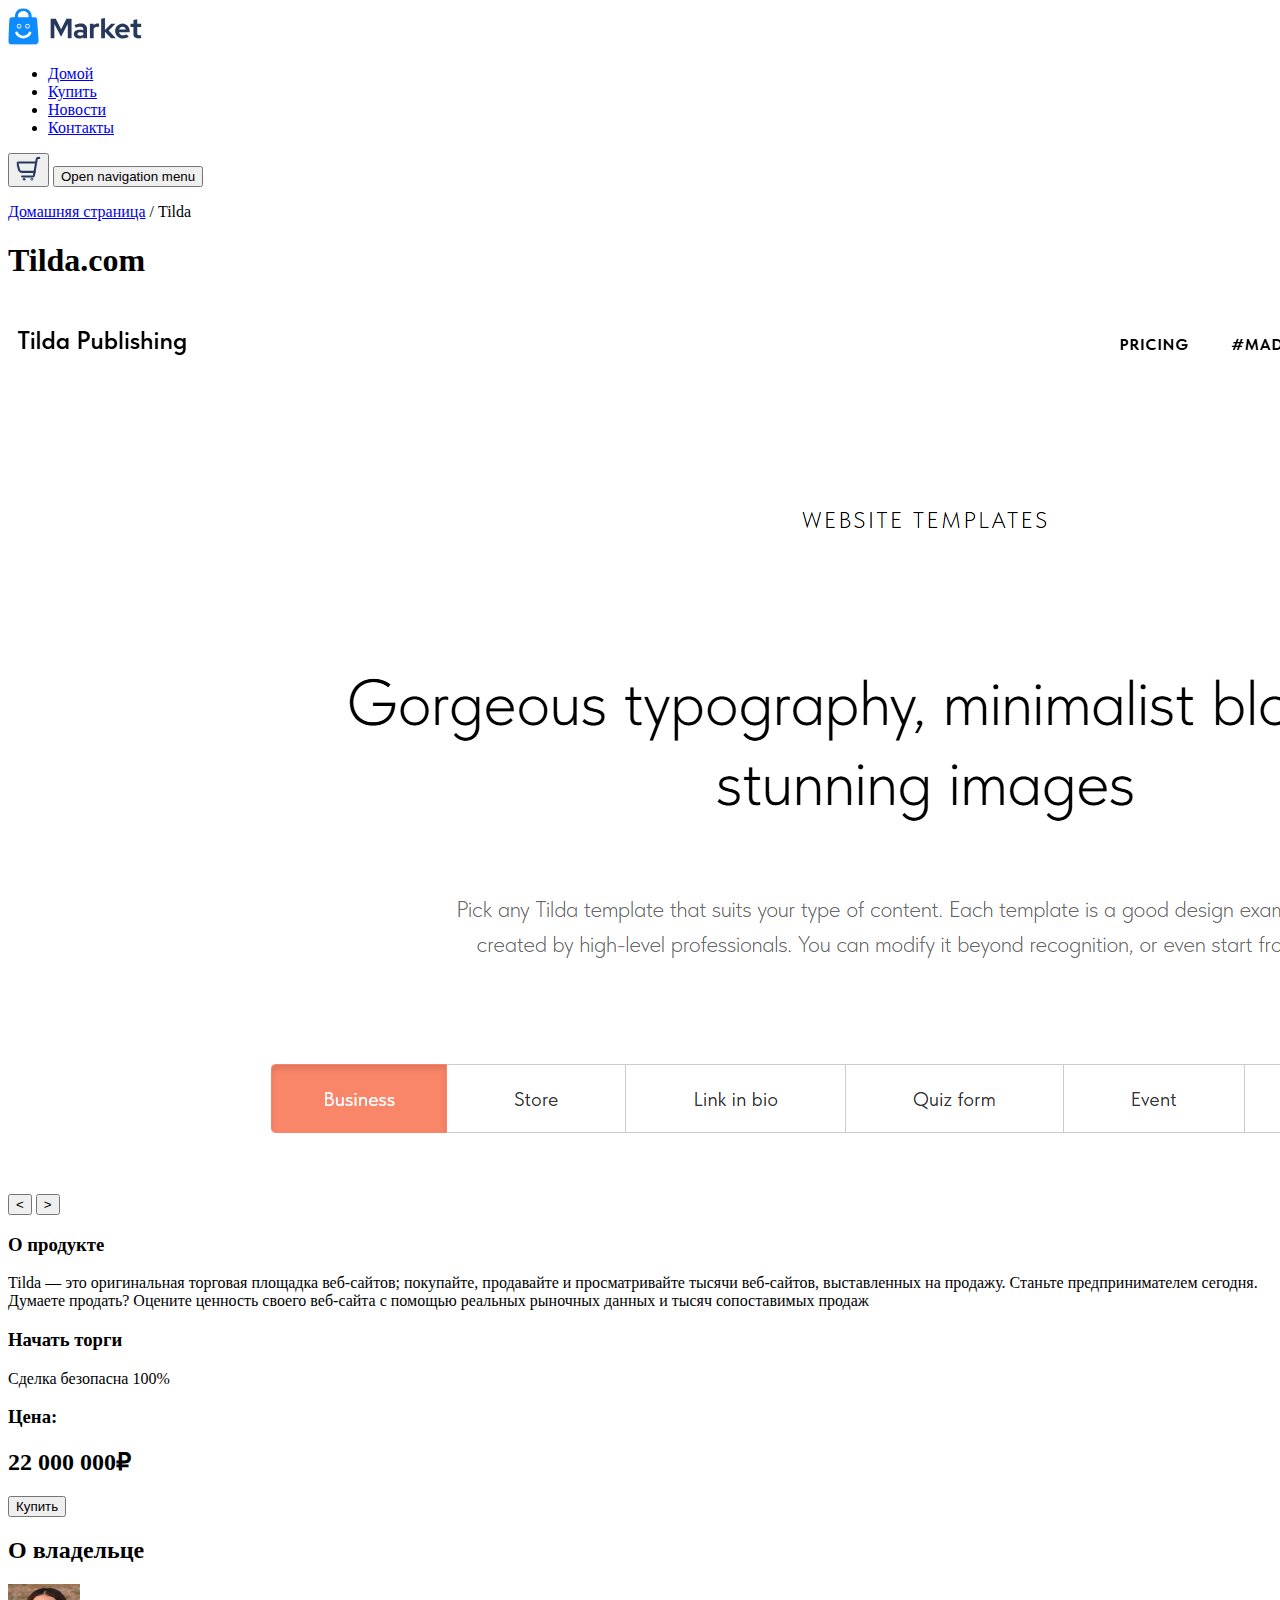
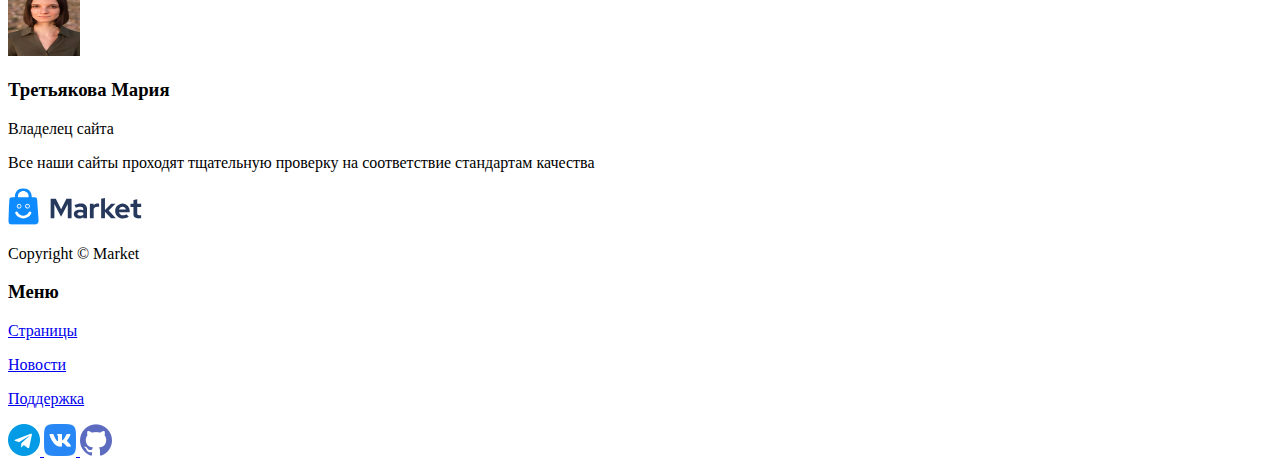
==== pages/index8.html @ af0dfd63 "Add files via upload" ====
<!DOCTYPE html>
<html lang="en">
<head>
  <meta name="viewport" content="width=device-width, initial-scale=1.0">
  <meta charset="UTF-8">
  <link rel="stylesheet" href="./styles/styles.css">
  <title>Title</title>
</head>
<body>
<header class="header">
  <div class="header__inner container">
    <a href="../index.html" class="header__logo logo">
      <img src="../images/logo.svg" alt="market" class="logo__image" width="134px" height="37px" loading="lazy">
    </a>
    <nav class="header__menu hidden-mobile">
      <ul class="header__menu-list">
        <li class="header__menu-item">
          <a href="../index.html" class="header__menu-link">Домой</a>
        </li>
        <li class="header__menu-item">
          <a href="/" class="header__menu-link">Купить</a>
        </li>
        <li class="header__menu-item">
          <a href="/" class="header__menu-link">Новости</a>
        </li>
        <li class="header__menu-item">
          <a href="/" class="header__menu-link">Контакты</a>
        </li>
      </ul>
    </nav>
    <button class="header__button basket" type="button">
      <img src="../images/basket.svg" alt="basket" class="button__image" width="25px" height="25px">
    </button>
    <button class="header___burger-button burger-button visible-mobile" type="button" onclick="mobileOverlay.showModal()">
      <span class="visually-hidden">Open navigation menu</span>
    </button>
  </div>
</header>
<main class="content">
  <section class="section-flex container">
    <section class="about">
      <p class="about__text"> <a href="../index.html" class="about__link">Домашняя страница</a> / Tilda</p>
      <h1 class="about__title">Tilda.com</h1>
      <div class="slider-container">
        <div class="slider">
          <img src="../images/tilda/tilda-1.png" alt="">
          <img src="../images/tilda/tilda-2.png" alt="">
          <img src="../images/tilda/tilda-3.png" alt="">
        </div>
        <button class="prev-button" aria-label="Посмотреть предыдущий слайд">&lt;</button>
        <button class="next-button" aria-label="Посмотреть следующий слайд">&gt</button>
      </div>
      <h3 class="about__title">О продукте</h3>
      <div class="about__description">
        <p>Tilda — это оригинальная торговая площадка веб-сайтов; покупайте, продавайте и просматривайте тысячи веб-сайтов, выставленных на продажу. Станьте предпринимателем сегодня.
          Думаете продать? Оцените ценность своего веб-сайта с помощью реальных рыночных данных и тысяч сопоставимых продаж </p>
      </div>
    </section>
    <section class="buy">
      <h3 class="buy__title">Начать торги</h3>
      <div class="buy__description">
        <p>Сделка безопасна 100%</p>
      </div>
      <div class="buy__flex-container">
        <h3 class="buy__title">Цена: </h3>
        <h2 class="buy__title">22 000 000₽</h2>
      </div>
      <button class="buy__button button">Купить</button>
      <h2 class="buy__title">О владельце</h2>
      <img src="../images/tilda/avatar.jpg" alt="" class="buy__image" width="72px" height="72px" loading="lazy">
      <span><h3 class="buy__title flexfix">Третьякова Мария</h3>Владелец сайта</span>
      <div class="buy__description">
        <p>Все наши сайты проходят тщательную проверку на соответствие стандартам качества</p>
      </div>
    </section>
  </section>
  <footer class="footer">
    <div class="footer__inner container">
      <div class="footer__right">
        <a href="/" class="footer__logo logo">
          <img src="../images/logo.svg" alt="market" class="logo__image" width="134px" height="37px" loading="lazy">
        </a>
        <div class="footer__description">
          <p>Copyright © Market</p>
        </div>
      </div>
      <div class="footer__left">
        <h3 class="footer__title">Меню</h3>
        <div class="footer__description-flex-container">
          <a href="/" class="footer__link">
            <p>Страницы</p>
          </a>
          <a href="/" class="footer__link">
            <p>Новости</p>
          </a>
          <a href="/" class="footer__link">
            <p>Поддержка</p>
          </a>
        </div>
      </div>
      <div class="footer__icons">
        <a href="/" class="footer__links">
          <img src="../images/telegram.png" alt="" class="footer__image" width="32px" height="32px">
        </a>
        <a href="/" class="footer__links">
          <img src="../images/vk.png" alt="" class="footer__image" width="32px" height="32px">
        </a>
        <a href="/" class="footer__links">
          <img src="../images/github.png" alt="" class="footer__image" width="32px" height="32px">
        </a>
      </div>
    </div>
  </footer>
  <dialog class="mobile-overlay visible-mobile" id="mobileOverlay">
    <form class="mobile-overlay__close-button-wrapper" method="dialog">
      <button class="mobile-overlay__close-button cross-button" type="submit">
        <span class="visually_hidden"></span>
      </button>
    </form>
    <div class="mobile-overlay__body">
      <ul class="mobile-overlay__list">
        <li class="mobile-overlay__item">
          <a href="" class="mobile-overlay__link">Купить</a>
        </li>
        <li class="mobile-overlay__item">
          <a href="" class="mobile-overlay__link">Новости</a>
        </li>
        <li class="mobile-overlay__item">
          <a href="" class="mobile-overlay__link">Контакты</a>
        </li>
      </ul>
    </div>
  </dialog>
  <script src="../scripts/slider.js"></script>
</main>
</body>
</html>
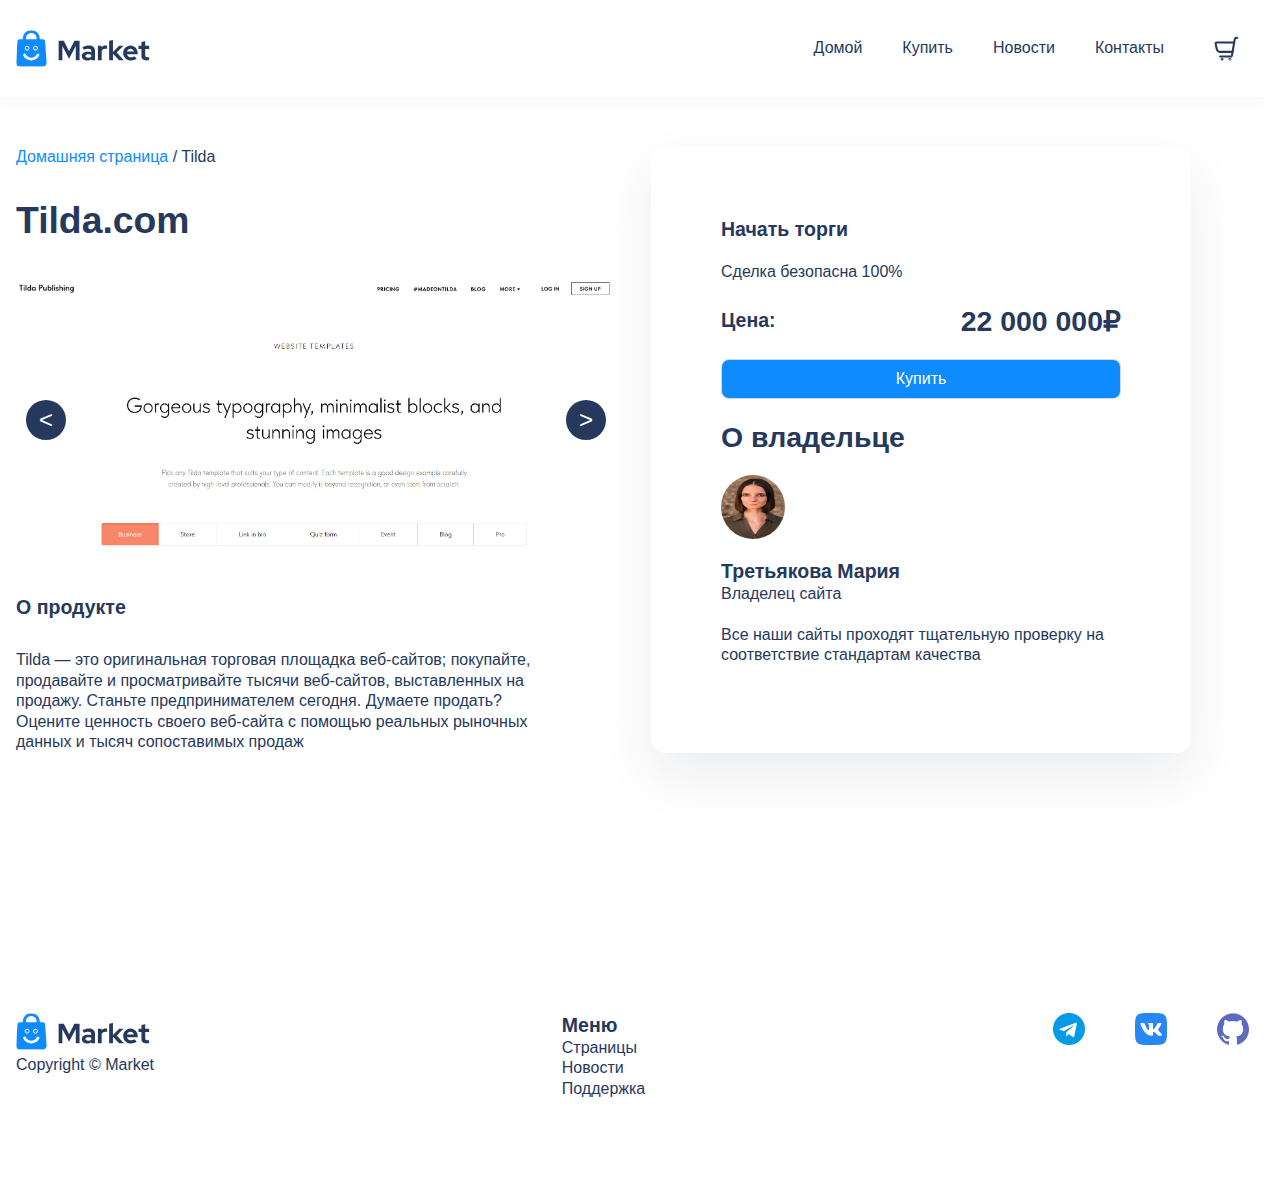
==== commit c66883f1: "Update index8.html" ====
--- a/pages/index8.html
+++ b/pages/index8.html
@@ -3,7 +3,7 @@
 <head>
   <meta name="viewport" content="width=device-width, initial-scale=1.0">
   <meta charset="UTF-8">
-  <link rel="stylesheet" href="./styles/styles.css">
+  <link rel="stylesheet" href="../styles/styles.css">
   <title>Title</title>
 </head>
 <body>
@@ -134,4 +134,4 @@
   <script src="../scripts/slider.js"></script>
 </main>
 </body>
-</html>+</html>
--- a/styles/styles.css
+++ b/styles/styles.css
@@ -0,0 +1,841 @@
+@charset "UTF-8";
+/**
+  Нормализация блочной модели
+ */
+*,
+::before,
+::after {
+  box-sizing: border-box;
+}
+
+/**
+  Убираем внутренние отступы слева тегам списков,
+  у которых есть атрибут class
+ */
+:where(ul, ol):where([class]) {
+  padding-left: 0;
+}
+
+/**
+  Убираем внешние отступы body и двум другим тегам,
+  у которых есть атрибут class
+ */
+body,
+:where(blockquote, figure):where([class]) {
+  margin: 0;
+}
+
+/**
+  Убираем внешние отступы вертикали нужным тегам,
+  у которых есть атрибут class
+ */
+:where(h1,
+h2,
+h3,
+h4,
+h5,
+h6,
+p,
+ul,
+ol,
+dl):where([class]) {
+  margin-block: 0;
+}
+
+:where(dd[class]) {
+  margin-left: 0;
+}
+
+:where(fieldset[class]) {
+  margin-left: 0;
+  padding: 0;
+  border: none;
+}
+
+/**
+  Убираем стандартный маркер маркированному списку,
+  у которого есть атрибут class
+ */
+:where(ul[class]) {
+  list-style: none;
+}
+
+:where(address[class]) {
+  font-style: normal;
+}
+
+/**
+  Обнуляем вертикальные внешние отступы параграфа,
+  объявляем локальную переменную для внешнего отступа вниз,
+  чтобы избежать взаимодействие с более сложным селектором
+ */
+p {
+  --paragraphMarginBottom: 24px;
+  margin-block: 0;
+}
+
+/**
+  Внешний отступ вниз для параграфа без атрибута class,
+  который расположен не последним среди своих соседних элементов
+ */
+p:where(:not([class]):not(:last-child)) {
+  margin-bottom: var(--paragraphMarginBottom);
+}
+
+/**
+  Упрощаем работу с изображениями и видео
+ */
+img,
+video {
+  display: block;
+  max-width: 100%;
+  height: auto;
+}
+
+/**
+  Наследуем свойства шрифт для полей ввода
+ */
+input,
+textarea,
+select,
+button {
+  font: inherit;
+}
+
+html {
+  /**
+    Пригодится в большинстве ситуаций
+    (когда, например, нужно будет "прижать" футер к низу сайта)
+   */
+  height: 100%;
+  /**
+    Убираем скачок интерфейса по горизонтали
+    при появлении / исчезновении скроллбара
+   */
+  scrollbar-gutter: stable;
+}
+
+/**
+  Плавный скролл
+ */
+html,
+:has(:target) {
+  scroll-behavior: smooth;
+}
+
+body {
+  /**
+    Пригодится в большинстве ситуаций
+    (когда, например, нужно будет "прижать" футер к низу сайта)
+   */
+  min-height: 100%;
+  /**
+    Унифицированный интерлиньяж
+   */
+  line-height: 1.5;
+}
+
+/**
+  Нормализация высоты элемента ссылки при его инспектировании в DevTools
+ */
+a:where([class]) {
+  display: inline-flex;
+}
+
+/**
+  Курсор-рука при наведении на элемент
+ */
+button,
+label {
+  cursor: pointer;
+}
+
+/**
+  Приводим к единому цвету svg-элементы
+  (за исключением тех, у которых уже указан
+  атрибут fill со значением 'none' или начинается с 'url')
+ */
+:where([fill]:not([fill=none],
+[fill^=url])) {
+  fill: currentColor;
+}
+
+/**
+  Приводим к единому цвету svg-элементы
+  (за исключением тех, у которых уже указан
+  атрибут stroke со значением 'none')
+ */
+:where([stroke]:not([stroke=none],
+[stroke^=url])) {
+  stroke: currentColor;
+}
+
+/**
+  Чиним баг задержки смены цвета при взаимодействии с svg-элементами
+ */
+svg * {
+  transition-property: fill, stroke;
+}
+
+/**
+  Приведение рамок таблиц в классический 'collapse' вид
+ */
+:where(table) {
+  border-collapse: collapse;
+  border-color: currentColor;
+}
+
+/**
+  Удаляем все анимации и переходы для людей,
+  которые предпочитают их не использовать
+ */
+@media (prefers-reduced-motion: reduce) {
+  *,
+  ::before,
+  ::after {
+    animation-duration: 0.01ms !important;
+    animation-iteration-count: 1 !important;
+    transition-duration: 0.01ms !important;
+    scroll-behavior: auto !important;
+  }
+}
+@font-face {
+  font-family: "Red Hat Display", sans-serif;
+  src: url("../fonts/Montserrat-Regular.ttf");
+  font-weight: 400;
+  font-style: normal;
+  font-display: swap;
+}
+@font-face {
+  font-family: "Red Hat Display", sans-serif;
+  src: url("../fonts/Montserrat-Medium.ttf");
+  font-weight: 500;
+  font-style: normal;
+  font-display: swap;
+}
+@font-face {
+  font-family: "Red Hat Display", sans-serif;
+  src: url("../fonts/Montserrat-Bold.ttf");
+  font-weight: 700;
+  font-style: normal;
+  font-display: swap;
+}
+:root {
+  --color-dark: black;
+  --color-blue: #0E8BFF;
+  --color-blue-water: #26395C;
+  --color-gray: #656B89;
+  --color-light: #FFFFFF;
+  --border-gray: #E4E7EC;
+  --border-input-gray: #D0D8E7;
+  --border: 1px solid var(--border-input-gray);
+  --border-radius: 8px;
+  --border-radius-cost:30px;
+  --border-radius-large: 36px;
+  --shadow: 0 13px 30px 0 rgba(38, 47, 92, 0.08);
+  --header-shadow: 0 2px 20px 0 rgba(44, 62, 154, 0.05);
+  --font-family-base: "Montserat", sans-serif;
+  --container-width: 1280px;
+  --container-padding-x: 16px;
+  --section-padding-y: 60px;
+  --input-height: 64px;
+  --small-button-height: 35px;
+  --large-button-height: 40px;
+  --transition-duration: 0.2s;
+}
+
+.container {
+  max-width: calc(var(--container-width) + var(--container-padding-x) * 2);
+  margin-inline: auto;
+  padding-inline: var(--container-padding-x);
+}
+
+.visually-hidden {
+  position: absolute !important;
+  width: 1px !important;
+  height: 1px !important;
+  margin: -1px !important;
+  border: 0 !important;
+  padding: 0 !important;
+  white-space: nowrap !important;
+  clip-path: inset(100%) !important;
+  clip: rect(0 0 0 0) !important;
+  overflow: hidden !important;
+}
+
+@media (max-width: 767px) {
+  .hidden-mobile {
+    display: none !important;
+  }
+}
+
+@media (min-width: 768px) {
+  .visible-mobile {
+    display: none !important;
+  }
+}
+
+body {
+  font-size: clamp(16px, 1.25vw, 18px);
+  font-family: var(--font-family-base), serif;
+  font-weight: 400;
+  line-height: 1.28;
+  color: var(--color-blue-water);
+  background-color: var(--color-light);
+}
+
+a,
+button,
+input,
+textarea,
+svg * {
+  transition-duration: var(--transition-duration);
+}
+
+a {
+  text-decoration: none;
+  color: inherit;
+}
+
+h1, h2, h3 {
+  font-weight: 700;
+}
+
+h1, .h1 {
+  font-size: clamp(24px, 2.9166666667vw, 42px);
+}
+
+h2, .h2 {
+  font-size: clamp(22px, 2.2222222222vw, 32px);
+}
+
+h3, .h3 {
+  font-size: clamp(16px, 1.5277777778vw, 22px);
+}
+
+@keyframes fade {
+  0% {
+    opacity: 0;
+    transform: translate(0, 1rem);
+  }
+  100% {
+    opacity: 1;
+    transform: translate(0, 0);
+  }
+}
+.in-view {
+  animation: fade 0.1s 0.1s both;
+}
+
+.not-in-view {
+  opacity: 0;
+}
+
+.button {
+  display: inline-flex;
+  justify-content: center;
+  align-items: center;
+  height: var(--large-button-height);
+  padding-inline: 65px;
+  color: var(--color-light);
+  background-color: var(--color-blue);
+  border: var(--border);
+  border-radius: var(--border-radius);
+}
+
+.burger-button {
+  padding: 0;
+  background-color: transparent;
+  border: none;
+  width: 48px;
+  aspect-ratio: 1;
+  position: relative;
+}
+.burger-button::after {
+  position: absolute;
+  top: 50%;
+  left: 50%;
+  translate: -50% -50%;
+  content: "";
+  width: 50%;
+  height: 2px;
+  background-color: var(--color-dark);
+  border-radius: 5px;
+  box-shadow: 0 -8px, 0 8px;
+}
+
+.header {
+  padding-top: 26px;
+  padding-bottom: 26px;
+  box-shadow: var(--header-shadow);
+}
+.header__inner {
+  display: flex;
+  justify-content: space-between;
+  align-items: center;
+  column-gap: 40px;
+}
+.header__menu {
+  margin-left: auto;
+}
+.header__menu-list {
+  display: flex;
+  align-items: center;
+  column-gap: 40px;
+}
+.header__menu-link {
+  position: relative;
+  display: inline-flex;
+  height: 40px;
+  align-items: center;
+}
+@media (hover: hover) {
+  .header__menu-link:hover::after {
+    width: 100%;
+  }
+}
+@media (hover: none) {
+  .header__menu-link:active::after {
+    width: 100%;
+  }
+}
+.header__menu-link::after {
+  content: "";
+  position: absolute;
+  top: 100%;
+  left: 50%;
+  translate: -50%;
+  width: 0;
+  height: 2px;
+  background-color: currentColor;
+  transition-duration: inherit;
+}
+.header__button {
+  display: inline-flex;
+  justify-content: center;
+  align-items: center;
+  height: var(--button-height);
+  padding: 10px;
+  background: var(--color-light);
+  border: none;
+}
+.header__button:hover {
+  scale: 1.1;
+}
+@media (max-width: 767px) {
+  .header__button {
+    margin-left: auto;
+  }
+}
+
+.cross-button {
+  padding: 0;
+  background-color: transparent;
+  border: none;
+  width: 48px;
+  aspect-ratio: 1;
+  position: relative;
+  border-radius: var(--border-radius);
+}
+.cross-button::before, .cross-button::after {
+  content: "";
+  position: absolute;
+  top: 50%;
+  left: 7px;
+  width: 70%;
+  height: 2px;
+  background-color: var(--color-dark);
+  border-radius: 5px;
+}
+.cross-button::before {
+  rotate: 45deg;
+}
+.cross-button::after {
+  rotate: -45deg;
+}
+
+.mobile-overlay {
+  width: 100%;
+  height: 100%;
+  margin: 0;
+  border: 0;
+}
+.mobile-overlay:modal {
+  max-width: 100%;
+  max-height: 100%;
+}
+.mobile-overlay__close-button-wrapper {
+  display: flex;
+  justify-content: end;
+}
+.mobile-overlay__list {
+  display: flex;
+  justify-content: center;
+  align-items: center;
+  flex-direction: column;
+  row-gap: 30px;
+  min-height: 80vh;
+}
+
+.section {
+  padding-block: var(--section-padding-y);
+}
+
+.start .active {
+  transform: translate(0px, 0px);
+}
+.start__main {
+  display: flex;
+  align-items: start;
+  justify-content: space-between;
+  column-gap: 30px;
+}
+@media (max-width: 767px) {
+  .start__main {
+    flex-wrap: wrap;
+    justify-content: start;
+    row-gap: 30px;
+  }
+}
+.start__body {
+  max-width: 531px;
+  display: flex;
+  flex-direction: column;
+  row-gap: 30px;
+}
+@media (max-width: 1023px) {
+  .start__body {
+    max-width: 431px;
+  }
+}
+.start__title {
+  color: var(--color-blue-water);
+}
+.start__description {
+  line-height: 27px;
+}
+@media (max-width: 1023px) {
+  .start__description {
+    line-height: 20px;
+  }
+}
+.start__button {
+  width: 50%;
+}
+@media (max-width: 767px) {
+  .start__image {
+    width: 80%;
+  }
+}
+
+.goods {
+  padding-top: 30px;
+  display: flex;
+  flex-wrap: wrap;
+  gap: 30px;
+  justify-content: center;
+}
+.goods__item {
+  display: flex;
+  flex-direction: column;
+  width: 300px;
+  row-gap: 10px;
+}
+.goods__button {
+  width: 85%;
+}
+.goods__name {
+  font-weight: bold;
+}
+.goods__one-line {
+  display: flex;
+  column-gap: 10px;
+  align-items: center;
+}
+.goods__image {
+  width: 330px;
+  height: 50%;
+}
+.goods__avatar {
+  border-radius: 50%;
+  width: 24px;
+  height: 24px;
+}
+
+.cards-section__header {
+  margin-top: 200px;
+  margin-bottom: 100px;
+}
+
+.cards-section__flex-container {
+  display: flex;
+  align-items: center;
+  justify-content: space-between;
+}
+
+.footer {
+  padding-top: 60px;
+  padding-bottom: 100px;
+}
+.footer__description-flex-container {
+  display: flex;
+  flex-direction: column;
+  column-gap: 5px;
+}
+.footer__inner {
+  display: flex;
+  column-gap: 50px;
+  align-items: start;
+  justify-content: space-between;
+}
+@media (max-width: 767px) {
+  .footer__inner {
+    flex-wrap: wrap;
+    row-gap: 50px;
+  }
+}
+.footer__icons {
+  display: flex;
+  column-gap: 50px;
+}
+@media (max-width: 767px) {
+  .footer__icons {
+    position: relative;
+    left: 15%;
+  }
+}
+
+.page-title {
+  text-align: center;
+}
+
+.slider-container {
+  position: relative;
+  width: 600px;
+  height: 100%;
+  overflow: hidden;
+}
+@media (max-width: 641px) {
+  .slider-container {
+    width: 100%;
+  }
+}
+@media (max-width: 333px) {
+  .slider-container {
+    width: 250px;
+  }
+}
+
+.slider {
+  display: flex;
+  transition: transform 0.5s ease-in-out;
+}
+
+.slider img {
+  border-radius: 14px;
+  width: 100%;
+  height: 100%;
+  object-fit: cover;
+}
+
+.prev-button,
+.next-button {
+  position: absolute;
+  top: 50%;
+  transform: translateY(-50%);
+  width: 40px;
+  height: 40px;
+  border-radius: 50%;
+  background-color: var(--color-blue-water);
+  border: none;
+  font-size: 24px;
+  color: var(--color-light);
+}
+@media (max-width: 767px) {
+  .prev-button,
+  .next-button {
+    width: 30px;
+    height: 30px;
+  }
+}
+
+.prev-button {
+  left: 10px;
+}
+
+.next-button {
+  right: 10px;
+}
+
+.about {
+  display: flex;
+  flex-direction: column;
+  row-gap: 30px;
+}
+.about__text {
+  margin: 0;
+}
+.about__description {
+  max-width: 541px;
+}
+@media (max-width: 1023px) {
+  .about__description {
+    line-height: 20px;
+  }
+}
+@media (max-width: 767px) {
+  .about__description {
+    max-width: 421px;
+  }
+}
+.about__link {
+  color: var(--color-blue);
+}
+
+.section-flex {
+  display: flex;
+  column-gap: 35px;
+  padding-bottom: 200px;
+  padding-top: 50px;
+}
+@media (max-width: 1023px) {
+  .section-flex {
+    flex-wrap: wrap;
+    row-gap: 35px;
+  }
+}
+
+.buy {
+  border-radius: 15px;
+  box-shadow: 0 23px 54px 0 rgba(18, 25, 49, 0.08);
+  padding: 70px;
+  display: flex;
+  flex-direction: column;
+  row-gap: 20px;
+}
+.buy__button {
+  width: 100%;
+}
+.buy__description {
+  max-width: 400px;
+}
+.buy__image {
+  width: 64px;
+  height: 64px;
+  border-radius: 50%;
+}
+.buy__flex-container {
+  display: flex;
+  align-items: center;
+  justify-content: space-between;
+}
+@media (max-width: 767px) {
+  .buy {
+    padding: 30px;
+  }
+}
+
+.comment {
+  padding-bottom: 50px;
+}
+.comment__body {
+  display: flex;
+  justify-content: center;
+  gap: 50px;
+  flex-wrap: wrap;
+}
+.comment__item {
+  width: 330px;
+  padding: 20px;
+  border-radius: 15px;
+  display: flex;
+  flex-direction: column;
+  row-gap: 5px;
+  box-shadow: var(--shadow);
+}
+.comment__flex--center {
+  display: flex;
+  align-items: center;
+  column-gap: 10px;
+}
+.comment__stars {
+  display: flex;
+  column-gap: 15px;
+}
+.comment__image {
+  border-radius: 50%;
+}
+
+.dropdown {
+  position: relative;
+}
+.dropdown__menu {
+  display: none;
+  position: absolute;
+  background-color: white;
+  min-width: 160px;
+  box-shadow: 0px 8px 16px 0px rgba(0, 0, 0, 0.2);
+  z-index: 1;
+  border-radius: 5px;
+  padding: 10px;
+}
+.dropdown__menu__link {
+  display: block;
+}
+
+.show-f {
+  display: flex;
+  flex-direction: column;
+}
+
+.slider {
+  display: flex;
+  flex-direction: column;
+  gap: 20px;
+}
+.slider__modal {
+  display: none; /* Hidden by default */
+  position: fixed; /* Stay in place */
+  z-index: 1; /* Sit on top */
+  left: 0;
+  top: 0;
+  width: 100%; /* Full width */
+  height: 100%; /* Full height */
+  overflow: auto; /* Enable scroll if needed */
+  background-color: rgb(0, 0, 0); /* Fallback color */
+  background-color: rgba(0, 0, 0, 0.4); /* Black w/ opacity */
+}
+.slider__modal-content {
+  background-color: #fefefe;
+  margin: 5% auto; /* 15% from the top and centered */
+  padding: 20px;
+  border: 1px solid #888;
+  width: 80%;
+}
+.slider__mini {
+  display: flex;
+  gap: 10px;
+}
+.slider__image {
+  border-radius: 5px;
+  box-shadow: var(--shadow);
+  width: 500px;
+}
+.slider__image--mini {
+  width: 150px;
+  border-radius: 5px;
+  box-shadow: var(--shadow);
+}
+.slider__close {
+  color: #aaa;
+  float: right;
+  font-size: 28px;
+  font-weight: bold;
+}
+.slider__close:hover, .slider__close:focus {
+  color: black;
+  text-decoration: none;
+  cursor: pointer;
+}
+
+/*# sourceMappingURL=styles.css.map */
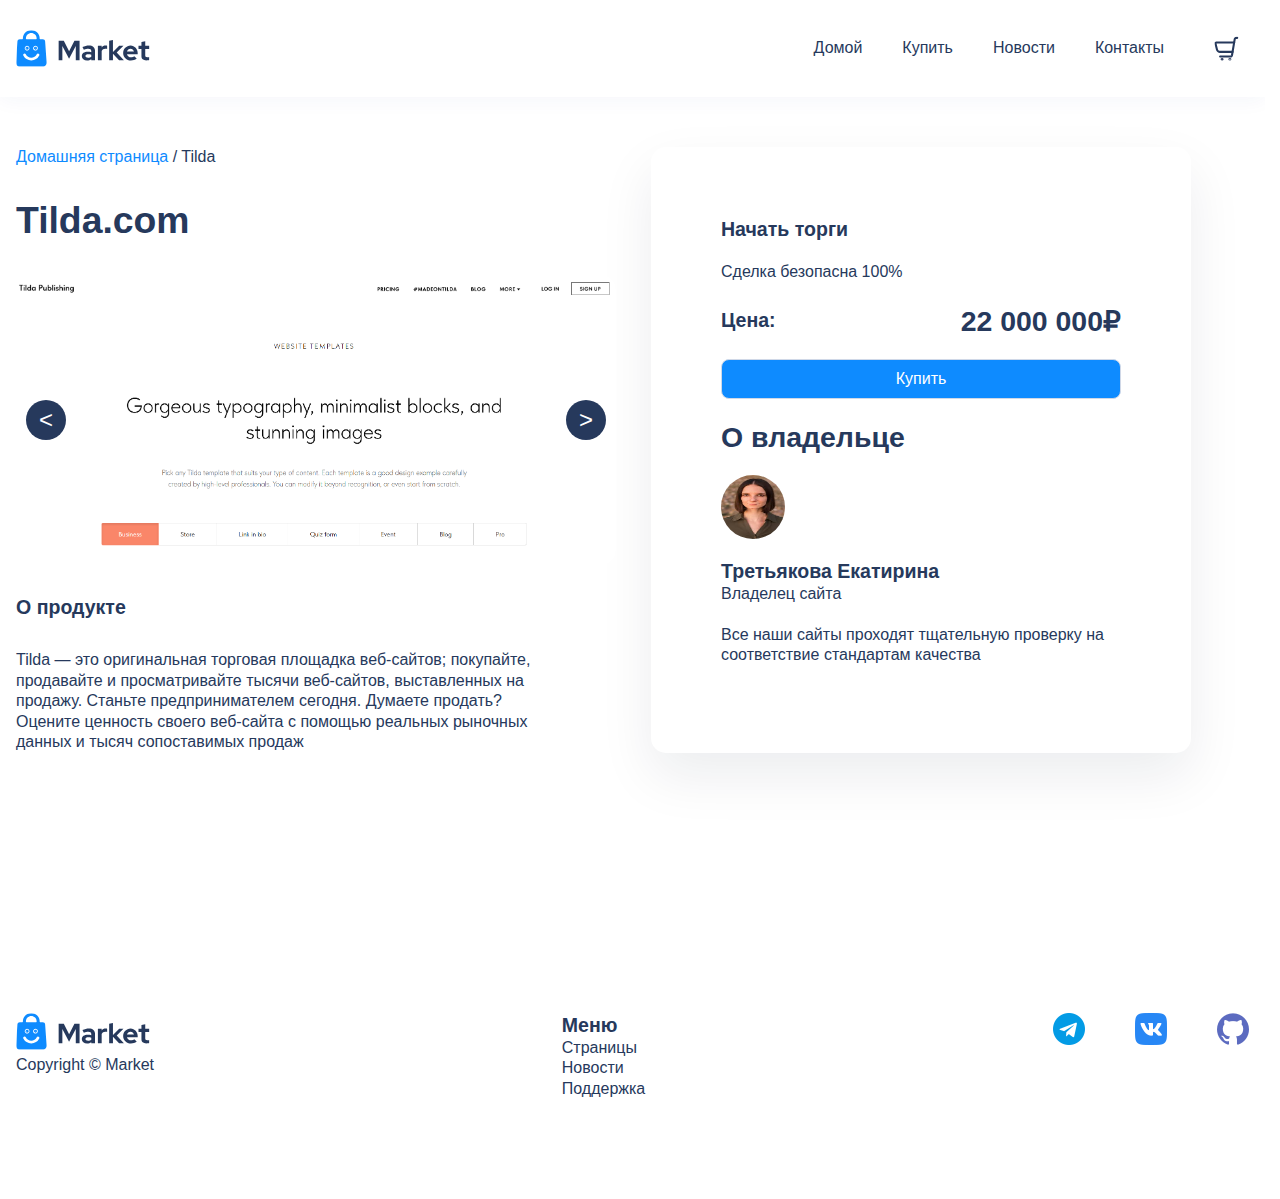
==== commit 6c6dbd30: "Update index8.html" ====
--- a/pages/index8.html
+++ b/pages/index8.html
@@ -68,7 +68,7 @@
       <button class="buy__button button">Купить</button>
       <h2 class="buy__title">О владельце</h2>
       <img src="../images/tilda/avatar.jpg" alt="" class="buy__image" width="72px" height="72px" loading="lazy">
-      <span><h3 class="buy__title flexfix">Третьякова Мария</h3>Владелец сайта</span>
+      <span><h3 class="buy__title flexfix">Третьякова Екатирина</h3>Владелец сайта</span>
       <div class="buy__description">
         <p>Все наши сайты проходят тщательную проверку на соответствие стандартам качества</p>
       </div>
